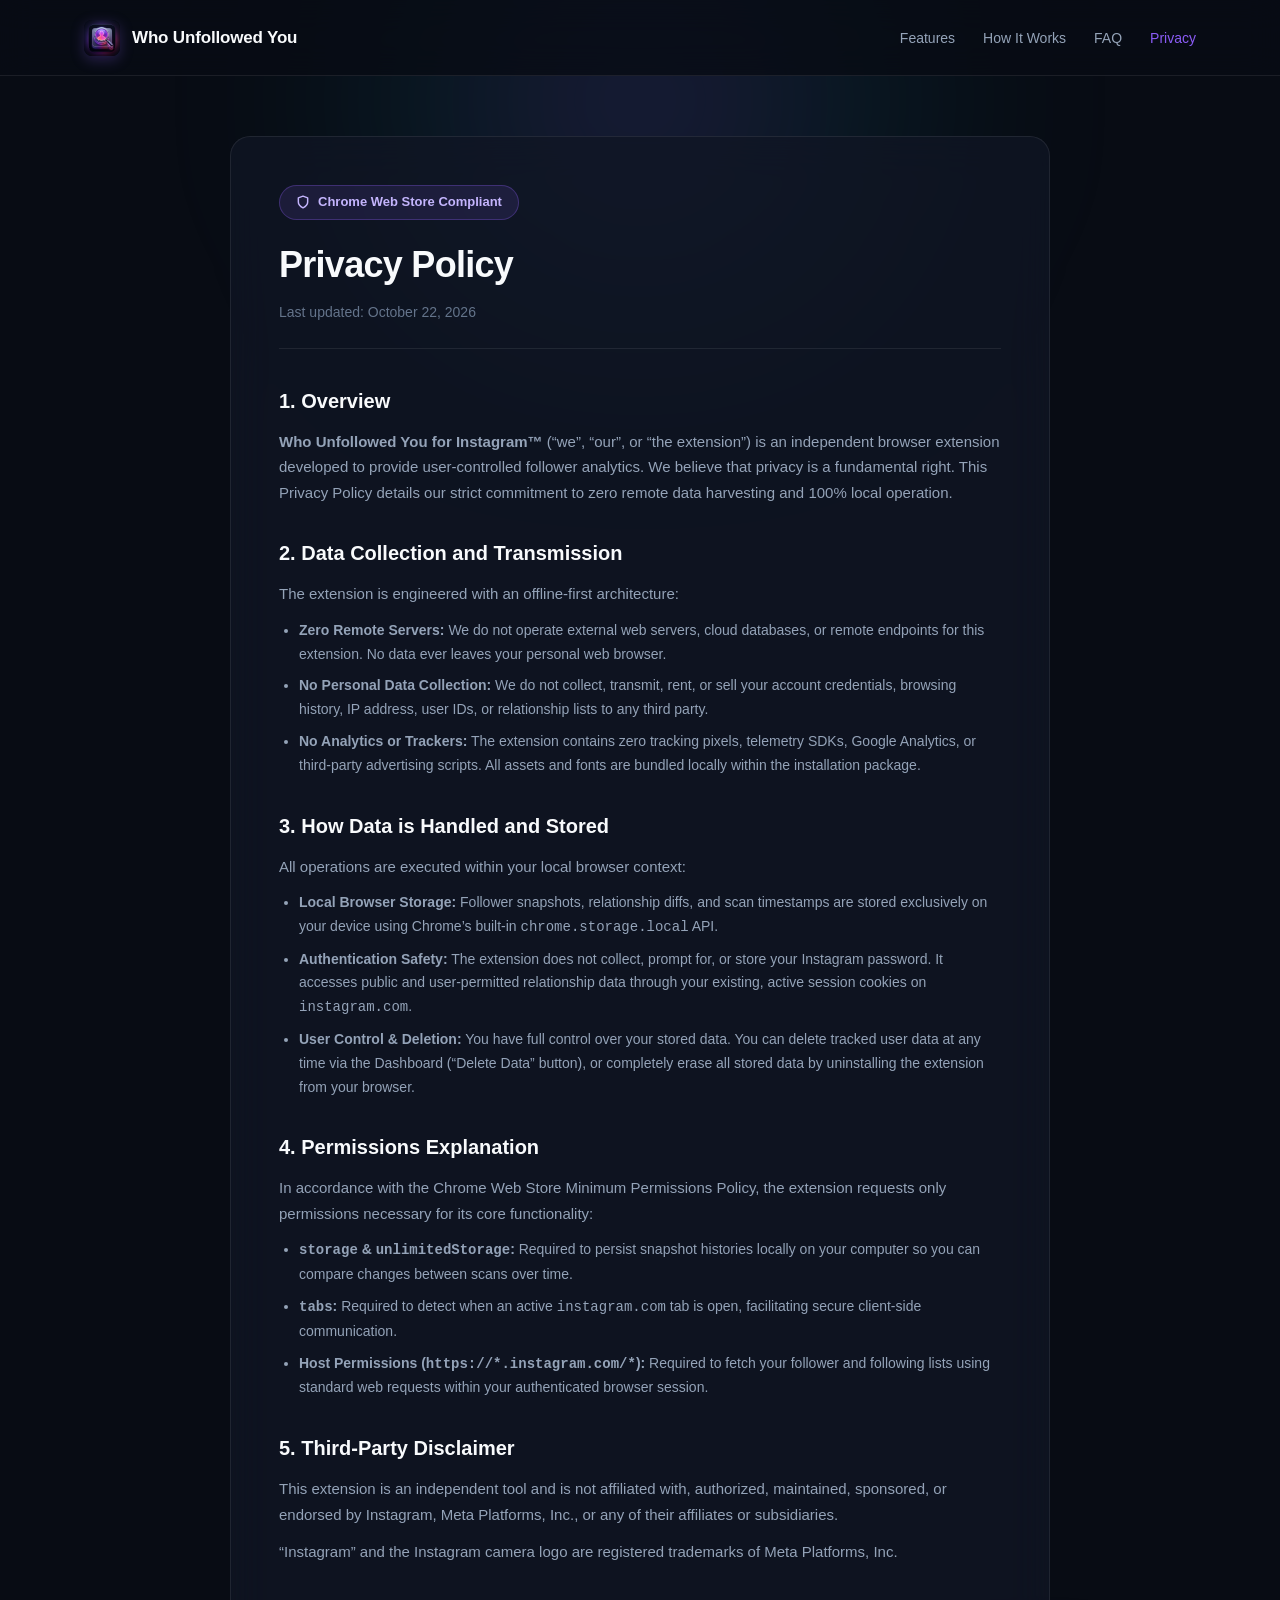
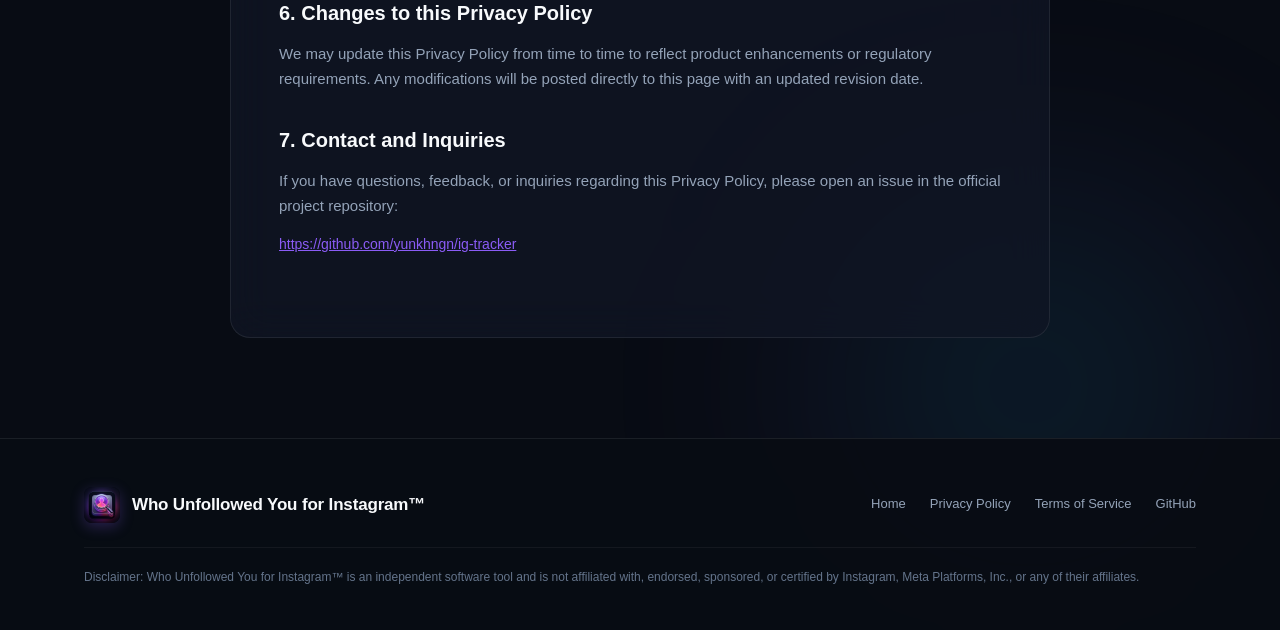
==== docs/privacy.html @ 57f18a65 "feat: complete CWS compliance, robust unfollow detection algorithm, and GitHub Pages site" ====
<!DOCTYPE html>
<html lang="en">
<head>
  <meta charset="UTF-8">
  <meta name="viewport" content="width=device-width, initial-scale=1.0">
  <title>Privacy Policy &mdash; Who Unfollowed You for Instagram™</title>
  <meta name="description" content="Official Privacy Policy for Who Unfollowed You for Instagram™. Learn how your data is kept 100% private and stored locally.">
  <link rel="icon" type="image/png" href="icon.png">
  <link rel="stylesheet" href="style.css">
</head>
<body>
  <div class="bg-glow-top"></div>
  <div class="bg-glow-bottom"></div>

  <!-- Header -->
  <header class="site-header">
    <div class="container nav-container">
      <a href="index.html" class="brand">
        <img src="icon.png" alt="Who Unfollowed You Icon" class="brand-icon">
        <span>Who Unfollowed You</span>
      </a>
      <ul class="nav-links">
        <li><a href="index.html#features" class="nav-link">Features</a></li>
        <li><a href="index.html#how-it-works" class="nav-link">How It Works</a></li>
        <li><a href="index.html#faq" class="nav-link">FAQ</a></li>
        <li><a href="privacy.html" class="nav-link" style="color: var(--primary);">Privacy</a></li>
      </ul>
    </div>
  </header>

  <main class="policy-page">
    <div class="container">
      <article class="policy-card">
        <div class="policy-header">
          <div class="pill-badge" style="margin-bottom: 16px;">
            <svg width="14" height="14" viewBox="0 0 24 24" fill="none" stroke="currentColor" stroke-width="2.5" stroke-linecap="round" stroke-linejoin="round">
              <path d="M12 22s8-4 8-10V5l-8-3-8 3v7c0 6 8 10 8 10z"/>
            </svg>
            <span>Chrome Web Store Compliant</span>
          </div>
          <h1 class="policy-title">Privacy Policy</h1>
          <div class="policy-meta">Last updated: October 22, 2026</div>
        </div>

        <section class="policy-section">
          <h2>1. Overview</h2>
          <p>
            <strong>Who Unfollowed You for Instagram™</strong> (&ldquo;we&rdquo;, &ldquo;our&rdquo;, or &ldquo;the extension&rdquo;) is an independent browser extension developed to provide user-controlled follower analytics. We believe that privacy is a fundamental right. This Privacy Policy details our strict commitment to zero remote data harvesting and 100% local operation.
          </p>
        </section>

        <section class="policy-section">
          <h2>2. Data Collection and Transmission</h2>
          <p>
            The extension is engineered with an offline-first architecture:
          </p>
          <ul>
            <li><strong>Zero Remote Servers:</strong> We do not operate external web servers, cloud databases, or remote endpoints for this extension. No data ever leaves your personal web browser.</li>
            <li><strong>No Personal Data Collection:</strong> We do not collect, transmit, rent, or sell your account credentials, browsing history, IP address, user IDs, or relationship lists to any third party.</li>
            <li><strong>No Analytics or Trackers:</strong> The extension contains zero tracking pixels, telemetry SDKs, Google Analytics, or third-party advertising scripts. All assets and fonts are bundled locally within the installation package.</li>
          </ul>
        </section>

        <section class="policy-section">
          <h2>3. How Data is Handled and Stored</h2>
          <p>
            All operations are executed within your local browser context:
          </p>
          <ul>
            <li><strong>Local Browser Storage:</strong> Follower snapshots, relationship diffs, and scan timestamps are stored exclusively on your device using Chrome&rsquo;s built-in <code>chrome.storage.local</code> API.</li>
            <li><strong>Authentication Safety:</strong> The extension does not collect, prompt for, or store your Instagram password. It accesses public and user-permitted relationship data through your existing, active session cookies on <code>instagram.com</code>.</li>
            <li><strong>User Control &amp; Deletion:</strong> You have full control over your stored data. You can delete tracked user data at any time via the Dashboard (&ldquo;Delete Data&rdquo; button), or completely erase all stored data by uninstalling the extension from your browser.</li>
          </ul>
        </section>

        <section class="policy-section">
          <h2>4. Permissions Explanation</h2>
          <p>
            In accordance with the Chrome Web Store Minimum Permissions Policy, the extension requests only permissions necessary for its core functionality:
          </p>
          <ul>
            <li><strong><code>storage</code> &amp; <code>unlimitedStorage</code>:</strong> Required to persist snapshot histories locally on your computer so you can compare changes between scans over time.</li>
            <li><strong><code>tabs</code>:</strong> Required to detect when an active <code>instagram.com</code> tab is open, facilitating secure client-side communication.</li>
            <li><strong>Host Permissions (<code>https://*.instagram.com/*</code>):</strong> Required to fetch your follower and following lists using standard web requests within your authenticated browser session.</li>
          </ul>
        </section>

        <section class="policy-section">
          <h2>5. Third-Party Disclaimer</h2>
          <p>
            This extension is an independent tool and is not affiliated with, authorized, maintained, sponsored, or endorsed by Instagram, Meta Platforms, Inc., or any of their affiliates or subsidiaries.
          </p>
          <p>
            &ldquo;Instagram&rdquo; and the Instagram camera logo are registered trademarks of Meta Platforms, Inc.
          </p>
        </section>

        <section class="policy-section">
          <h2>6. Changes to this Privacy Policy</h2>
          <p>
            We may update this Privacy Policy from time to time to reflect product enhancements or regulatory requirements. Any modifications will be posted directly to this page with an updated revision date.
          </p>
        </section>

        <section class="policy-section">
          <h2>7. Contact and Inquiries</h2>
          <p>
            If you have questions, feedback, or inquiries regarding this Privacy Policy, please open an issue in the official project repository:
          </p>
          <p>
            <a href="https://github.com/yunkhngn/ig-tracker" target="_blank" rel="noopener noreferrer" class="nav-link" style="color: var(--primary); text-decoration: underline;">
              https://github.com/yunkhngn/ig-tracker
            </a>
          </p>
        </section>
      </article>
    </div>
  </main>

  <!-- Footer -->
  <footer class="site-footer">
    <div class="container">
      <div class="footer-top">
        <div class="brand">
          <img src="icon.png" alt="Who Unfollowed You Icon" class="brand-icon">
          <span>Who Unfollowed You for Instagram™</span>
        </div>
        <ul class="footer-links">
          <li><a href="index.html" class="footer-link">Home</a></li>
          <li><a href="privacy.html" class="footer-link">Privacy Policy</a></li>
          <li><a href="terms.html" class="footer-link">Terms of Service</a></li>
          <li><a href="https://github.com/yunkhngn/ig-tracker" target="_blank" rel="noopener noreferrer" class="footer-link">GitHub</a></li>
        </ul>
      </div>

      <div class="disclaimer-box">
        Disclaimer: Who Unfollowed You for Instagram™ is an independent software tool and is not affiliated with, endorsed, sponsored, or certified by Instagram, Meta Platforms, Inc., or any of their affiliates.
      </div>
    </div>
  </footer>
</body>
</html>
---- docs/style.css ----
:root {
  --bg-main: #080c14;
  --bg-card: rgba(16, 22, 36, 0.75);
  --bg-card-hover: rgba(22, 30, 48, 0.85);
  --border-subtle: rgba(255, 255, 255, 0.08);
  --border-accent: rgba(139, 92, 246, 0.4);
  --primary: #8b5cf6;
  --primary-glow: rgba(139, 92, 246, 0.25);
  --accent-cyan: #06b6d4;
  --accent-rose: #f43f5e;
  --accent-emerald: #10b981;
  --text-primary: #f8fafc;
  --text-secondary: #94a3b8;
  --text-muted: #64748b;
  --font-family: -apple-system, BlinkMacSystemFont, "Segoe UI", Roboto, "Helvetica Neue", Arial, sans-serif;
  --radius-sm: 8px;
  --radius-md: 14px;
  --radius-lg: 20px;
  --radius-full: 9999px;
  --container-max: 1160px;
  --transition: all 0.25s cubic-bezier(0.16, 1, 0.3, 1);
}

*, *::before, *::after {
  box-sizing: border-box;
  margin: 0;
  padding: 0;
}

body {
  background-color: var(--bg-main);
  color: var(--text-primary);
  font-family: var(--font-family);
  line-height: 1.6;
  -webkit-font-smoothing: antialiased;
  overflow-x: hidden;
  position: relative;
}

/* Background Ambient Glows */
.bg-glow-top {
  position: absolute;
  top: -200px;
  left: 50%;
  transform: translateX(-50%);
  width: 900px;
  height: 600px;
  background: radial-gradient(circle, rgba(139, 92, 246, 0.18) 0%, rgba(6, 182, 212, 0.08) 40%, transparent 70%);
  filter: blur(80px);
  pointer-events: none;
  z-index: 0;
}

.bg-glow-bottom {
  position: absolute;
  bottom: 0;
  right: -100px;
  width: 700px;
  height: 500px;
  background: radial-gradient(circle, rgba(6, 182, 212, 0.12) 0%, rgba(139, 92, 246, 0.05) 50%, transparent 70%);
  filter: blur(90px);
  pointer-events: none;
  z-index: 0;
}

.container {
  width: 100%;
  max-width: var(--container-max);
  margin: 0 auto;
  padding: 0 24px;
  position: relative;
  z-index: 1;
}

/* Header & Nav */
.site-header {
  height: 76px;
  display: flex;
  align-items: center;
  position: sticky;
  top: 0;
  backdrop-filter: blur(16px);
  -webkit-backdrop-filter: blur(16px);
  background: rgba(8, 12, 20, 0.8);
  border-bottom: 1px solid var(--border-subtle);
  z-index: 100;
}

.nav-container {
  display: flex;
  align-items: center;
  justify-content: space-between;
  width: 100%;
}

.brand {
  display: flex;
  align-items: center;
  gap: 12px;
  text-decoration: none;
  color: var(--text-primary);
  font-weight: 700;
  font-size: 17px;
  letter-spacing: -0.01em;
}

.brand-icon {
  width: 36px;
  height: 36px;
  border-radius: var(--radius-sm);
  display: block;
  box-shadow: 0 4px 14px var(--primary-glow);
}

.nav-links {
  display: flex;
  align-items: center;
  gap: 28px;
  list-style: none;
}

.nav-link {
  color: var(--text-secondary);
  text-decoration: none;
  font-size: 14px;
  font-weight: 500;
  transition: var(--transition);
}

.nav-link:hover {
  color: var(--text-primary);
}

.btn-nav {
  padding: 8px 18px;
  border-radius: var(--radius-full);
  background: rgba(255, 255, 255, 0.06);
  border: 1px solid var(--border-subtle);
  color: var(--text-primary);
  text-decoration: none;
  font-size: 13px;
  font-weight: 600;
  display: inline-flex;
  align-items: center;
  gap: 8px;
  transition: var(--transition);
}

.btn-nav:hover {
  background: rgba(255, 255, 255, 0.12);
  border-color: rgba(255, 255, 255, 0.2);
  transform: translateY(-1px);
}

/* Hero Section */
.hero {
  padding: 80px 0 60px;
  text-align: center;
}

.pill-badge {
  display: inline-flex;
  align-items: center;
  gap: 8px;
  padding: 6px 16px;
  border-radius: var(--radius-full);
  background: rgba(139, 92, 246, 0.12);
  border: 1px solid rgba(139, 92, 246, 0.3);
  color: #c4b5fd;
  font-size: 13px;
  font-weight: 600;
  margin-bottom: 24px;
}

.hero-title {
  font-size: 52px;
  font-weight: 800;
  line-height: 1.15;
  letter-spacing: -0.03em;
  margin-bottom: 20px;
  max-width: 860px;
  margin-left: auto;
  margin-right: auto;
}

.gradient-text {
  background: linear-gradient(135deg, #ffffff 30%, #c4b5fd 70%, #38bdf8 100%);
  -webkit-background-clip: text;
  -webkit-text-fill-color: transparent;
}

.hero-desc {
  font-size: 19px;
  color: var(--text-secondary);
  max-width: 680px;
  margin: 0 auto 36px;
  line-height: 1.6;
}

.hero-actions {
  display: flex;
  align-items: center;
  justify-content: center;
  gap: 16px;
  margin-bottom: 56px;
}

.btn-primary {
  padding: 14px 28px;
  border-radius: var(--radius-full);
  background: linear-gradient(135deg, #7c3aed, #4f46e5);
  color: #ffffff;
  font-weight: 600;
  font-size: 15px;
  text-decoration: none;
  display: inline-flex;
  align-items: center;
  gap: 10px;
  box-shadow: 0 8px 24px rgba(124, 58, 237, 0.35);
  transition: var(--transition);
  border: none;
  cursor: pointer;
}

.btn-primary:hover {
  transform: translateY(-2px);
  box-shadow: 0 12px 30px rgba(124, 58, 237, 0.5);
  background: linear-gradient(135deg, #8b5cf6, #6366f1);
}

.btn-secondary {
  padding: 14px 26px;
  border-radius: var(--radius-full);
  background: rgba(255, 255, 255, 0.05);
  border: 1px solid var(--border-subtle);
  color: var(--text-primary);
  font-weight: 600;
  font-size: 15px;
  text-decoration: none;
  display: inline-flex;
  align-items: center;
  gap: 8px;
  transition: var(--transition);
}

.btn-secondary:hover {
  background: rgba(255, 255, 255, 0.1);
  border-color: rgba(255, 255, 255, 0.2);
  transform: translateY(-2px);
}

/* Hero Dashboard Preview */
.hero-preview {
  max-width: 980px;
  margin: 0 auto;
  background: var(--bg-card);
  border: 1px solid var(--border-subtle);
  border-radius: var(--radius-lg);
  padding: 24px;
  backdrop-filter: blur(20px);
  -webkit-backdrop-filter: blur(20px);
  box-shadow: 0 24px 60px rgba(0, 0, 0, 0.5), 0 0 0 1px rgba(255, 255, 255, 0.05);
  text-align: left;
}

.preview-topbar {
  display: flex;
  align-items: center;
  justify-content: space-between;
  padding-bottom: 20px;
  border-bottom: 1px solid var(--border-subtle);
  margin-bottom: 24px;
}

.preview-dots {
  display: flex;
  gap: 8px;
}

.dot {
  width: 11px;
  height: 11px;
  border-radius: 50%;
  background: rgba(255, 255, 255, 0.15);
}

.dot.red { background: #f43f5e; }
.dot.yellow { background: #f59e0b; }
.dot.green { background: #10b981; }

.preview-tag {
  font-size: 12px;
  color: var(--text-muted);
  font-family: monospace;
}

.preview-stats-grid {
  display: grid;
  grid-template-columns: repeat(3, 1fr);
  gap: 16px;
  margin-bottom: 24px;
}

.preview-stat-card {
  background: rgba(255, 255, 255, 0.03);
  border: 1px solid var(--border-subtle);
  border-radius: var(--radius-md);
  padding: 18px 20px;
}

.preview-stat-label {
  font-size: 12px;
  color: var(--text-muted);
  text-transform: uppercase;
  letter-spacing: 0.05em;
  font-weight: 600;
  margin-bottom: 6px;
}

.preview-stat-val {
  font-size: 28px;
  font-weight: 700;
  letter-spacing: -0.02em;
  display: flex;
  align-items: baseline;
  gap: 10px;
}

.stat-badge-tag {
  font-size: 12px;
  font-weight: 600;
  padding: 2px 8px;
  border-radius: var(--radius-full);
}

.stat-badge-tag.danger {
  background: rgba(244, 63, 94, 0.15);
  color: #fca5a5;
  border: 1px solid rgba(244, 63, 94, 0.3);
}

.stat-badge-tag.success {
  background: rgba(16, 185, 129, 0.15);
  color: #6ee7b7;
  border: 1px solid rgba(16, 185, 129, 0.3);
}

.preview-list-section {
  background: rgba(255, 255, 255, 0.02);
  border: 1px solid var(--border-subtle);
  border-radius: var(--radius-md);
  padding: 16px 20px;
}

.preview-list-header {
  display: flex;
  align-items: center;
  justify-content: space-between;
  margin-bottom: 14px;
  font-size: 14px;
  font-weight: 600;
  color: var(--text-secondary);
}

.preview-user-row {
  display: flex;
  align-items: center;
  justify-content: space-between;
  padding: 10px 0;
  border-top: 1px solid rgba(255, 255, 255, 0.04);
}

.user-meta {
  display: flex;
  align-items: center;
  gap: 12px;
}

.mock-avatar {
  width: 36px;
  height: 36px;
  border-radius: 50%;
  display: flex;
  align-items: center;
  justify-content: center;
  font-weight: 700;
  font-size: 13px;
  color: #fff;
}

.user-name-wrap .name {
  font-size: 14px;
  font-weight: 600;
}

.user-name-wrap .sub {
  font-size: 12px;
  color: var(--text-muted);
}

.action-chip {
  font-size: 12px;
  padding: 4px 10px;
  border-radius: var(--radius-full);
  background: rgba(244, 63, 94, 0.12);
  color: #fda4af;
  border: 1px solid rgba(244, 63, 94, 0.25);
  font-weight: 500;
}

/* Features Section */
.features-section {
  padding: 100px 0;
}

.section-header {
  text-align: center;
  max-width: 640px;
  margin: 0 auto 60px;
}

.section-subtitle {
  font-size: 13px;
  color: var(--primary);
  text-transform: uppercase;
  letter-spacing: 0.1em;
  font-weight: 700;
  margin-bottom: 12px;
}

.section-title {
  font-size: 38px;
  font-weight: 800;
  letter-spacing: -0.02em;
  margin-bottom: 16px;
}

.section-desc {
  font-size: 16px;
  color: var(--text-secondary);
  line-height: 1.6;
}

.features-grid {
  display: grid;
  grid-template-columns: repeat(3, 1fr);
  gap: 24px;
}

.feature-card {
  background: var(--bg-card);
  border: 1px solid var(--border-subtle);
  border-radius: var(--radius-lg);
  padding: 32px 28px;
  transition: var(--transition);
  position: relative;
  overflow: hidden;
}

.feature-card:hover {
  background: var(--bg-card-hover);
  border-color: var(--border-accent);
  transform: translateY(-4px);
}

.feature-icon-wrap {
  width: 48px;
  height: 48px;
  border-radius: var(--radius-md);
  background: rgba(139, 92, 246, 0.12);
  border: 1px solid rgba(139, 92, 246, 0.3);
  color: var(--primary);
  display: flex;
  align-items: center;
  justify-content: center;
  margin-bottom: 20px;
}

.feature-icon-wrap.cyan {
  background: rgba(6, 182, 212, 0.12);
  border-color: rgba(6, 182, 212, 0.3);
  color: var(--accent-cyan);
}

.feature-icon-wrap.emerald {
  background: rgba(16, 185, 129, 0.12);
  border-color: rgba(16, 185, 129, 0.3);
  color: var(--accent-emerald);
}

.feature-title {
  font-size: 18px;
  font-weight: 700;
  margin-bottom: 12px;
  letter-spacing: -0.01em;
}

.feature-desc {
  font-size: 14px;
  color: var(--text-secondary);
  line-height: 1.6;
}

/* Steps Section */
.steps-section {
  padding: 80px 0 100px;
  background: linear-gradient(180deg, transparent 0%, rgba(16, 22, 36, 0.5) 100%);
  border-top: 1px solid var(--border-subtle);
}

.steps-grid {
  display: grid;
  grid-template-columns: repeat(3, 1fr);
  gap: 32px;
}

.step-card {
  position: relative;
  padding: 32px 28px;
  background: var(--bg-card);
  border: 1px solid var(--border-subtle);
  border-radius: var(--radius-lg);
}

.step-num {
  font-size: 13px;
  font-weight: 800;
  color: var(--accent-cyan);
  background: rgba(6, 182, 212, 0.1);
  border: 1px solid rgba(6, 182, 212, 0.25);
  display: inline-block;
  padding: 4px 12px;
  border-radius: var(--radius-full);
  margin-bottom: 18px;
}

.step-title {
  font-size: 19px;
  font-weight: 700;
  margin-bottom: 12px;
}

.step-desc {
  font-size: 14px;
  color: var(--text-secondary);
  line-height: 1.6;
}

/* FAQ Section */
.faq-section {
  padding: 90px 0;
}

.faq-list {
  max-width: 760px;
  margin: 0 auto;
  display: flex;
  flex-direction: column;
  gap: 16px;
}

.faq-item {
  background: var(--bg-card);
  border: 1px solid var(--border-subtle);
  border-radius: var(--radius-md);
  padding: 22px 26px;
  cursor: pointer;
  transition: var(--transition);
}

.faq-item:hover {
  border-color: rgba(255, 255, 255, 0.18);
}

.faq-question {
  display: flex;
  align-items: center;
  justify-content: space-between;
  font-size: 16px;
  font-weight: 600;
}

.faq-icon {
  color: var(--text-muted);
  transition: transform 0.25s ease;
}

.faq-item.active .faq-icon {
  transform: rotate(180deg);
}

.faq-answer {
  display: none;
  font-size: 14px;
  color: var(--text-secondary);
  line-height: 1.65;
  margin-top: 14px;
  padding-top: 14px;
  border-top: 1px solid var(--border-subtle);
}

.faq-item.active .faq-answer {
  display: block;
}

/* Legal & Policy Page Styles */
.policy-page {
  padding: 60px 0 100px;
}

.policy-card {
  max-width: 820px;
  margin: 0 auto;
  background: var(--bg-card);
  border: 1px solid var(--border-subtle);
  border-radius: var(--radius-lg);
  padding: 48px;
  backdrop-filter: blur(20px);
  -webkit-backdrop-filter: blur(20px);
}

.policy-header {
  margin-bottom: 36px;
  padding-bottom: 24px;
  border-bottom: 1px solid var(--border-subtle);
}

.policy-title {
  font-size: 36px;
  font-weight: 800;
  letter-spacing: -0.02em;
  margin-bottom: 8px;
}

.policy-meta {
  font-size: 14px;
  color: var(--text-muted);
}

.policy-section {
  margin-bottom: 32px;
}

.policy-section h2 {
  font-size: 20px;
  font-weight: 700;
  margin-bottom: 12px;
  color: var(--text-primary);
}

.policy-section p {
  font-size: 15px;
  color: var(--text-secondary);
  line-height: 1.7;
  margin-bottom: 12px;
}

.policy-section ul {
  margin-left: 20px;
  margin-bottom: 14px;
}

.policy-section li {
  font-size: 14px;
  color: var(--text-secondary);
  line-height: 1.7;
  margin-bottom: 8px;
}

/* Footer */
.site-footer {
  border-top: 1px solid var(--border-subtle);
  padding: 48px 0;
  background: rgba(8, 12, 20, 0.95);
  font-size: 13px;
  color: var(--text-muted);
  position: relative;
  z-index: 10;
}

.footer-top {
  display: flex;
  align-items: center;
  justify-content: space-between;
  margin-bottom: 24px;
}

.footer-links {
  display: flex;
  gap: 24px;
  list-style: none;
}

.footer-link {
  color: var(--text-secondary);
  text-decoration: none;
  transition: var(--transition);
}

.footer-link:hover {
  color: var(--text-primary);
}

.disclaimer-box {
  padding-top: 20px;
  border-top: 1px solid rgba(255, 255, 255, 0.05);
  font-size: 12px;
  line-height: 1.6;
  color: var(--text-muted);
}

/* Responsive */
@media (max-width: 900px) {
  .hero-title {
    font-size: 38px;
  }
  .features-grid, .steps-grid, .preview-stats-grid {
    grid-template-columns: 1fr;
  }
  .policy-card {
    padding: 28px 20px;
  }
}

@media (max-width: 640px) {
  .hero-title {
    font-size: 32px;
  }
  .hero-actions {
    flex-direction: column;
    width: 100%;
  }
  .btn-primary, .btn-secondary {
    width: 100%;
    justify-content: center;
  }
  .nav-links {
    gap: 16px;
  }
  .footer-top {
    flex-direction: column;
    gap: 16px;
    align-items: flex-start;
  }
}
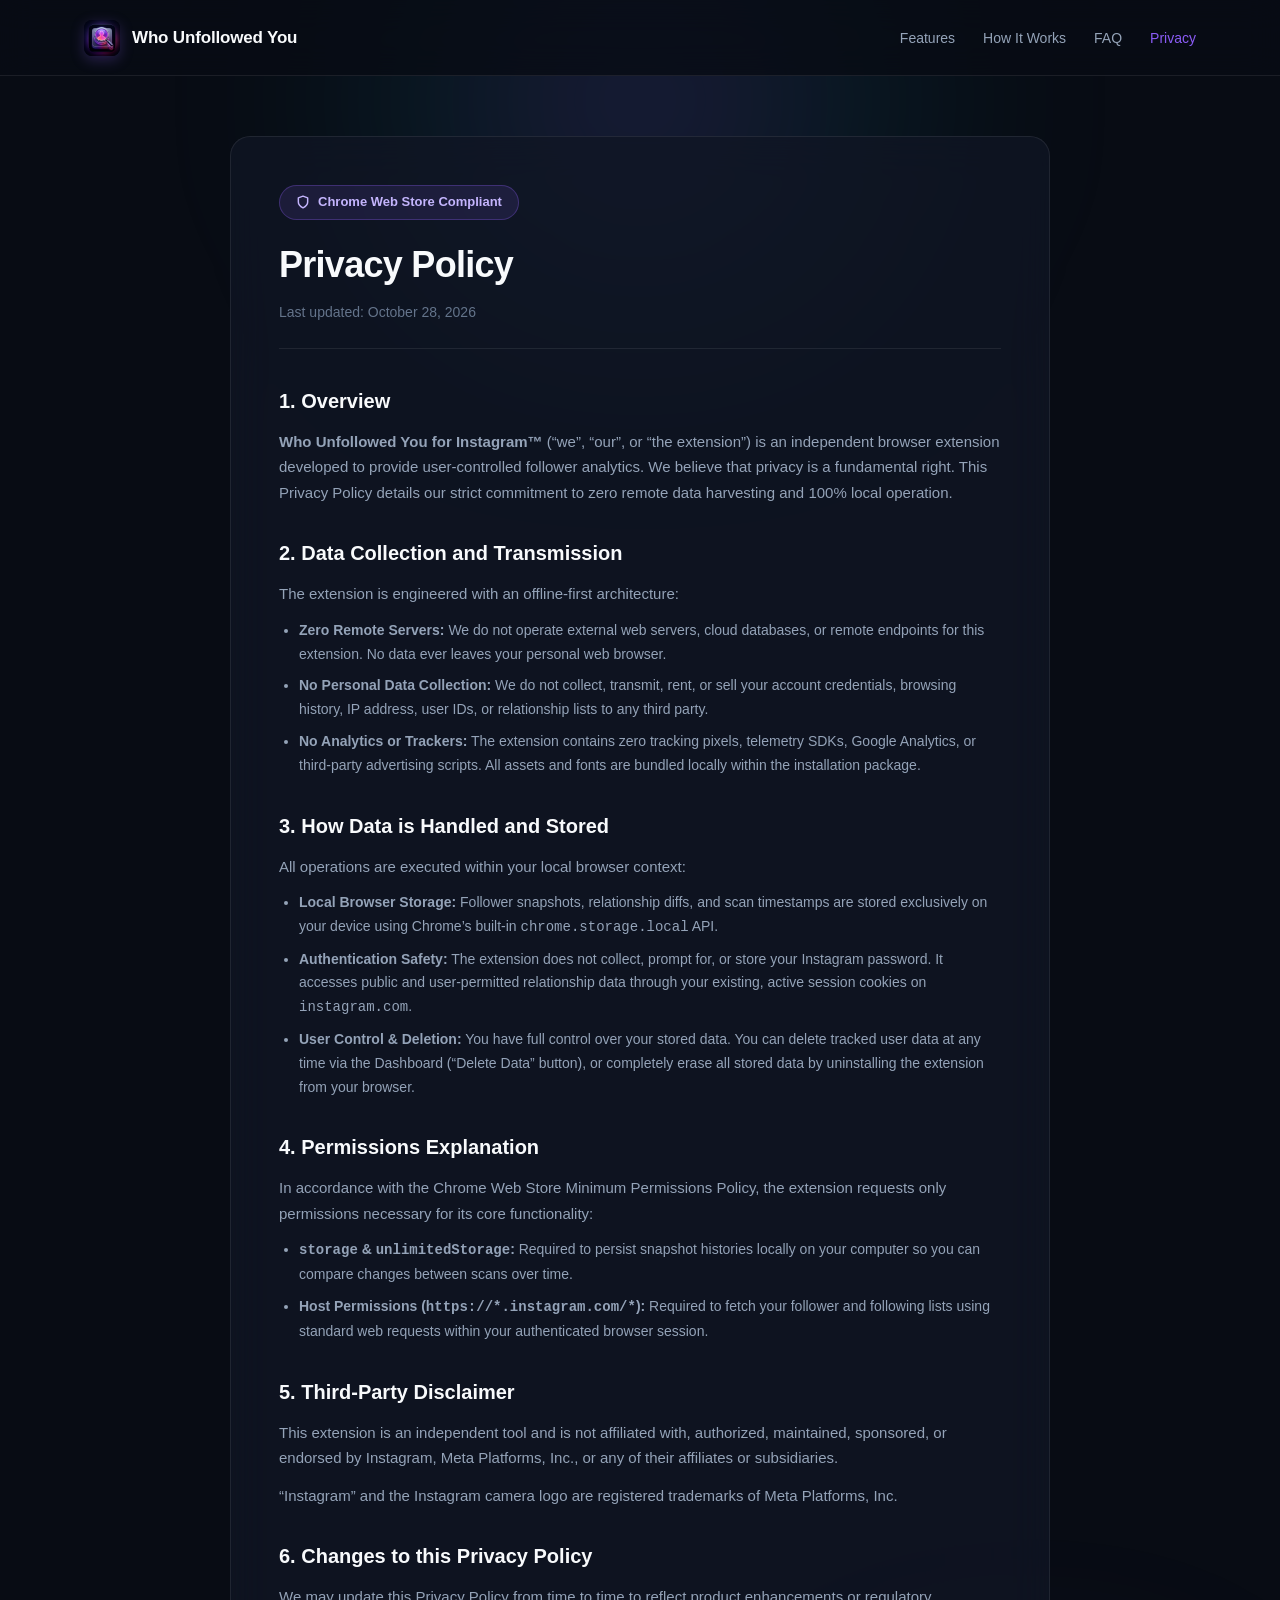
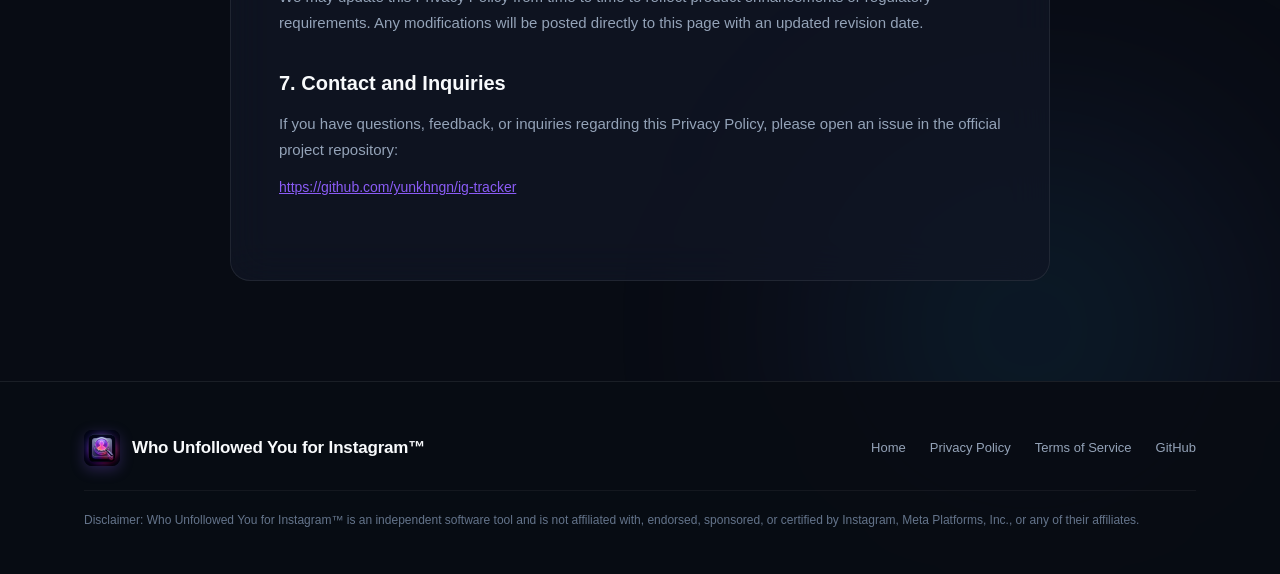
==== commit c7ab49cc: "refactor: remove tabs permission and bump version to 1.1.0" ====
--- a/docs/privacy.html
+++ b/docs/privacy.html
@@ -39,7 +39,7 @@
             <span>Chrome Web Store Compliant</span>
           </div>
           <h1 class="policy-title">Privacy Policy</h1>
-          <div class="policy-meta">Last updated: October 22, 2026</div>
+          <div class="policy-meta">Last updated: October 28, 2026</div>
         </div>
 
         <section class="policy-section">
@@ -80,7 +80,6 @@
           </p>
           <ul>
             <li><strong><code>storage</code> &amp; <code>unlimitedStorage</code>:</strong> Required to persist snapshot histories locally on your computer so you can compare changes between scans over time.</li>
-            <li><strong><code>tabs</code>:</strong> Required to detect when an active <code>instagram.com</code> tab is open, facilitating secure client-side communication.</li>
             <li><strong>Host Permissions (<code>https://*.instagram.com/*</code>):</strong> Required to fetch your follower and following lists using standard web requests within your authenticated browser session.</li>
           </ul>
         </section>
